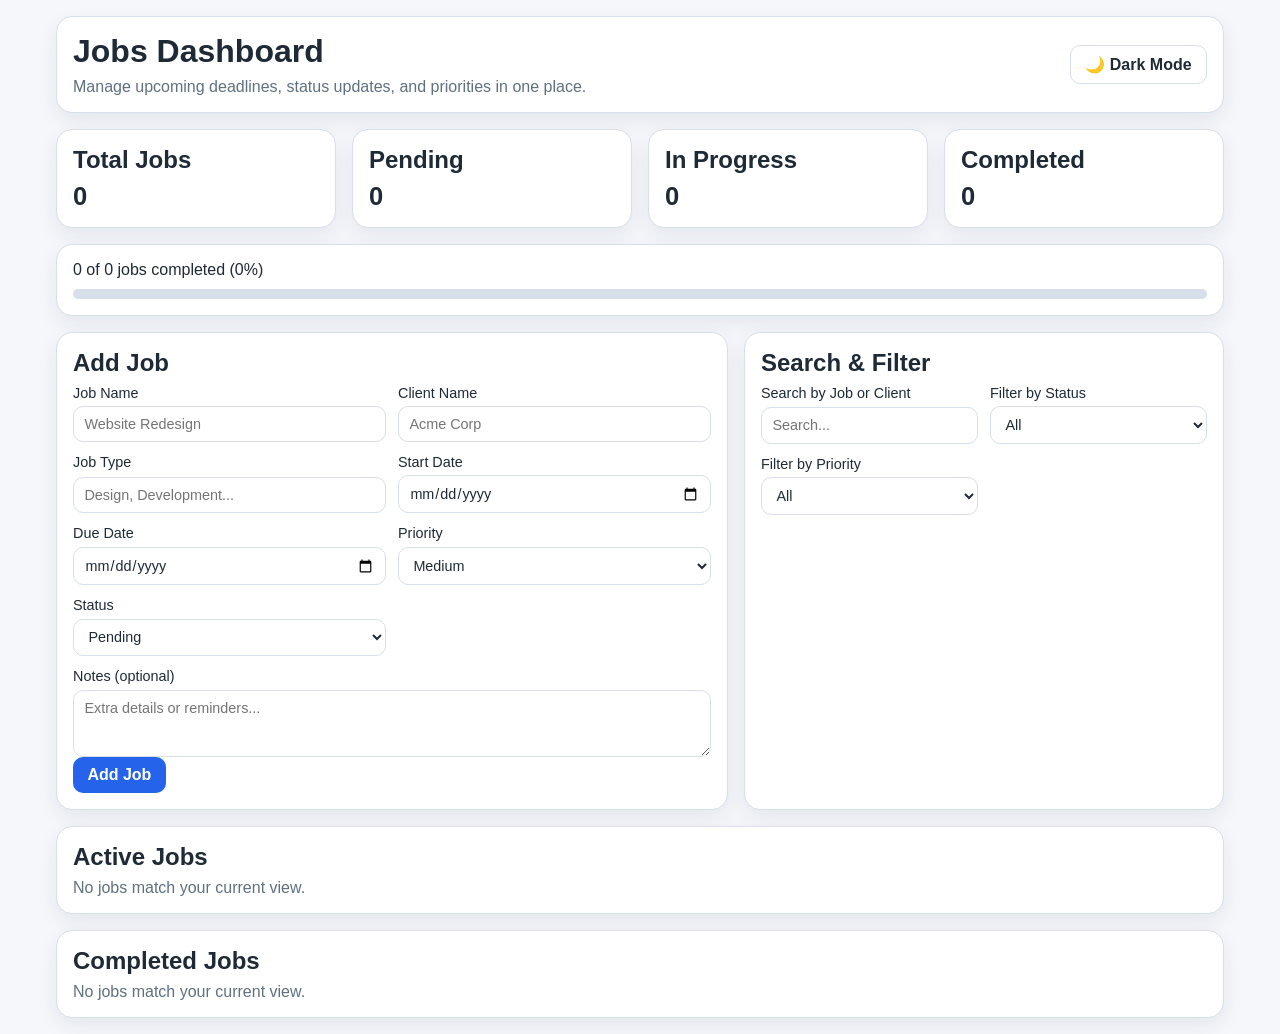
==== index.html @ 38d8e88f "Build upcoming jobs alert and status dashboard" ====
<!DOCTYPE html>
<html lang="en">
  <head>
    <meta charset="UTF-8" />
    <meta name="viewport" content="width=device-width, initial-scale=1.0" />
    <title>Upcoming Jobs Alert & Status Manager</title>
    <link rel="stylesheet" href="style.css" />
  </head>
  <body>
    <div class="app-shell">
      <header class="app-header card">
        <div>
          <h1>Jobs Dashboard</h1>
          <p class="muted">Manage upcoming deadlines, status updates, and priorities in one place.</p>
        </div>
        <button id="darkModeToggle" class="btn secondary" type="button" aria-label="Toggle dark mode">
          🌙 Dark Mode
        </button>
      </header>

      <section id="notificationBanner" class="notification hidden" aria-live="polite"></section>

      <section class="stats-grid" aria-label="Job statistics">
        <article class="stat-card card">
          <h2>Total Jobs</h2>
          <p id="totalJobs">0</p>
        </article>
        <article class="stat-card card">
          <h2>Pending</h2>
          <p id="pendingJobs">0</p>
        </article>
        <article class="stat-card card">
          <h2>In Progress</h2>
          <p id="inProgressJobs">0</p>
        </article>
        <article class="stat-card card">
          <h2>Completed</h2>
          <p id="completedJobs">0</p>
        </article>
      </section>

      <section class="card completion-section" aria-label="Completion summary">
        <div class="completion-row">
          <span id="completionText">0 of 0 jobs completed (0%)</span>
          <div class="progress-track" role="progressbar" aria-valuemin="0" aria-valuemax="100" aria-valuenow="0">
            <div id="progressBar" class="progress-fill"></div>
          </div>
        </div>
      </section>

      <section class="layout-grid">
        <article class="card form-card">
          <h2>Add Job</h2>
          <form id="jobForm" novalidate>
            <div class="form-grid">
              <label>
                Job Name
                <input type="text" name="jobName" required placeholder="Website Redesign" />
              </label>
              <label>
                Client Name
                <input type="text" name="clientName" required placeholder="Acme Corp" />
              </label>
              <label>
                Job Type
                <input type="text" name="jobType" required placeholder="Design, Development..." />
              </label>
              <label>
                Start Date
                <input type="date" name="startDate" required />
              </label>
              <label>
                Due Date
                <input type="date" name="dueDate" required />
              </label>
              <label>
                Priority
                <select name="priority" required>
                  <option value="Low">Low</option>
                  <option value="Medium" selected>Medium</option>
                  <option value="High">High</option>
                </select>
              </label>
              <label>
                Status
                <select name="status" required>
                  <option value="Pending" selected>Pending</option>
                  <option value="In Progress">In Progress</option>
                  <option value="Completed">Completed</option>
                </select>
              </label>
              <label class="full-width">
                Notes (optional)
                <textarea name="notes" rows="3" placeholder="Extra details or reminders..."></textarea>
              </label>
            </div>
            <button class="btn primary" type="submit">Add Job</button>
          </form>
        </article>

        <article class="card filters-card">
          <h2>Search & Filter</h2>
          <div class="filters-grid">
            <label>
              Search by Job or Client
              <input id="searchInput" type="search" placeholder="Search..." />
            </label>
            <label>
              Filter by Status
              <select id="statusFilter">
                <option value="All">All</option>
                <option value="Pending">Pending</option>
                <option value="In Progress">In Progress</option>
                <option value="Completed">Completed</option>
              </select>
            </label>
            <label>
              Filter by Priority
              <select id="priorityFilter">
                <option value="All">All</option>
                <option value="Low">Low</option>
                <option value="Medium">Medium</option>
                <option value="High">High</option>
              </select>
            </label>
          </div>
        </article>
      </section>

      <section class="jobs-sections" aria-label="Job lists">
        <article class="card">
          <h2>Active Jobs</h2>
          <div id="activeJobs" class="jobs-list"></div>
        </article>

        <article class="card">
          <h2>Completed Jobs</h2>
          <div id="completedJobsList" class="jobs-list"></div>
        </article>
      </section>
    </div>

    <template id="jobCardTemplate">
      <article class="job-card">
        <header class="job-header">
          <div>
            <h3 class="job-title"></h3>
            <p class="job-client muted"></p>
          </div>
          <div class="badges"></div>
        </header>

        <dl class="job-meta">
          <div><dt>Type</dt><dd class="job-type"></dd></div>
          <div><dt>Start</dt><dd class="job-start"></dd></div>
          <div><dt>Due</dt><dd class="job-due"></dd></div>
        </dl>

        <p class="job-notes muted"></p>

        <div class="job-actions">
          <label>
            Status
            <select class="status-select">
              <option value="Pending">Pending</option>
              <option value="In Progress">In Progress</option>
              <option value="Completed">Completed</option>
            </select>
          </label>
          <button class="btn danger delete-btn" type="button">Delete</button>
        </div>
      </article>
    </template>

    <script src="script.js"></script>
  </body>
</html>
---- style.css ----
:root {
  --bg: #f5f7fb;
  --surface: #ffffff;
  --text: #1f2a37;
  --muted: #607080;
  --border: #d7dfeb;
  --shadow: 0 8px 20px rgba(31, 42, 55, 0.08);
  --primary: #2563eb;
  --danger: #dc2626;
  --success: #16a34a;
  --warning: #f59e0b;
  --info: #2563eb;
  --radius: 16px;
}

body.dark {
  --bg: #0f172a;
  --surface: #1e293b;
  --text: #e2e8f0;
  --muted: #9fb0c8;
  --border: #334155;
  --shadow: 0 8px 24px rgba(2, 6, 23, 0.45);
  --primary: #60a5fa;
  --danger: #f87171;
  --success: #4ade80;
  --warning: #fbbf24;
  --info: #60a5fa;
}

* {
  box-sizing: border-box;
}

body {
  margin: 0;
  font-family: "Inter", "Segoe UI", Tahoma, sans-serif;
  background: var(--bg);
  color: var(--text);
}

.app-shell {
  max-width: 1200px;
  margin: 0 auto;
  padding: 1rem;
  display: grid;
  gap: 1rem;
}

.card {
  background: var(--surface);
  border: 1px solid var(--border);
  border-radius: var(--radius);
  box-shadow: var(--shadow);
  padding: 1rem;
}

.app-header {
  display: flex;
  justify-content: space-between;
  align-items: center;
  gap: 1rem;
}

h1,
h2,
h3 {
  margin: 0 0 0.5rem;
}

.muted {
  margin: 0;
  color: var(--muted);
}

.notification {
  padding: 0.75rem 1rem;
  border-radius: 10px;
  background: rgba(37, 99, 235, 0.12);
  border: 1px solid rgba(37, 99, 235, 0.4);
  color: var(--text);
}

.hidden {
  display: none;
}

.stats-grid {
  display: grid;
  grid-template-columns: repeat(4, minmax(150px, 1fr));
  gap: 1rem;
}

.stat-card p {
  font-size: 1.6rem;
  font-weight: 700;
  margin: 0;
}

.completion-row {
  display: grid;
  gap: 0.6rem;
}

.progress-track {
  height: 10px;
  background: var(--border);
  border-radius: 999px;
  overflow: hidden;
}

.progress-fill {
  height: 100%;
  width: 0;
  background: linear-gradient(90deg, var(--primary), var(--success));
  transition: width 0.35s ease;
}

.layout-grid {
  display: grid;
  grid-template-columns: 1.4fr 1fr;
  gap: 1rem;
}

.form-grid,
.filters-grid {
  display: grid;
  grid-template-columns: repeat(2, minmax(150px, 1fr));
  gap: 0.75rem;
}

label {
  font-size: 0.9rem;
  display: grid;
  gap: 0.35rem;
}

.full-width {
  grid-column: 1 / -1;
}

input,
select,
textarea,
button {
  font: inherit;
}

input,
select,
textarea {
  border: 1px solid var(--border);
  border-radius: 10px;
  background: var(--surface);
  color: var(--text);
  padding: 0.55rem 0.65rem;
}

.btn {
  border: none;
  border-radius: 10px;
  padding: 0.55rem 0.9rem;
  cursor: pointer;
  font-weight: 600;
}

.btn.primary {
  background: var(--primary);
  color: #fff;
}

.btn.secondary {
  background: var(--surface);
  border: 1px solid var(--border);
  color: var(--text);
}

.btn.danger {
  background: rgba(220, 38, 38, 0.14);
  color: var(--danger);
}

.jobs-sections {
  display: grid;
  grid-template-columns: 1fr;
  gap: 1rem;
}

.jobs-list {
  display: grid;
  gap: 0.85rem;
}

.job-card {
  border: 1px solid var(--border);
  border-radius: 14px;
  padding: 0.9rem;
  background: color-mix(in srgb, var(--surface), transparent 5%);
  transition: transform 0.2s ease, box-shadow 0.2s ease;
}

.job-card.status-change {
  animation: pulse 0.45s ease;
}

@keyframes pulse {
  0% { transform: scale(1); }
  50% { transform: scale(1.01); }
  100% { transform: scale(1); }
}

.job-header {
  display: flex;
  justify-content: space-between;
  align-items: flex-start;
  gap: 0.7rem;
}

.badges {
  display: flex;
  gap: 0.4rem;
  flex-wrap: wrap;
  justify-content: flex-end;
}

.badge {
  border-radius: 999px;
  padding: 0.2rem 0.55rem;
  font-size: 0.75rem;
  font-weight: 600;
}

.badge.priority-high,
.badge.overdue {
  background: rgba(220, 38, 38, 0.15);
  color: var(--danger);
}

.badge.priority-medium,
.badge.due-soon {
  background: rgba(245, 158, 11, 0.18);
  color: #b45309;
}

.badge.priority-low,
.badge.normal {
  background: rgba(37, 99, 235, 0.14);
  color: var(--info);
}

.badge.in-progress {
  background: rgba(37, 99, 235, 0.14);
  color: var(--info);
}

.badge.completed {
  background: rgba(22, 163, 74, 0.2);
  color: var(--success);
}

.job-meta {
  margin: 0.75rem 0;
  display: grid;
  grid-template-columns: repeat(3, minmax(80px, 1fr));
  gap: 0.5rem;
}

.job-meta dt {
  font-size: 0.78rem;
  color: var(--muted);
}

.job-meta dd {
  margin: 0.2rem 0 0;
  font-weight: 600;
}

.job-actions {
  display: flex;
  justify-content: space-between;
  align-items: center;
  gap: 0.8rem;
}

@media (max-width: 900px) {
  .stats-grid {
    grid-template-columns: repeat(2, minmax(130px, 1fr));
  }

  .layout-grid {
    grid-template-columns: 1fr;
  }
}

@media (max-width: 640px) {
  .app-header {
    flex-direction: column;
    align-items: flex-start;
  }

  .form-grid,
  .filters-grid,
  .job-meta {
    grid-template-columns: 1fr;
  }

  .job-actions {
    flex-direction: column;
    align-items: stretch;
  }
}
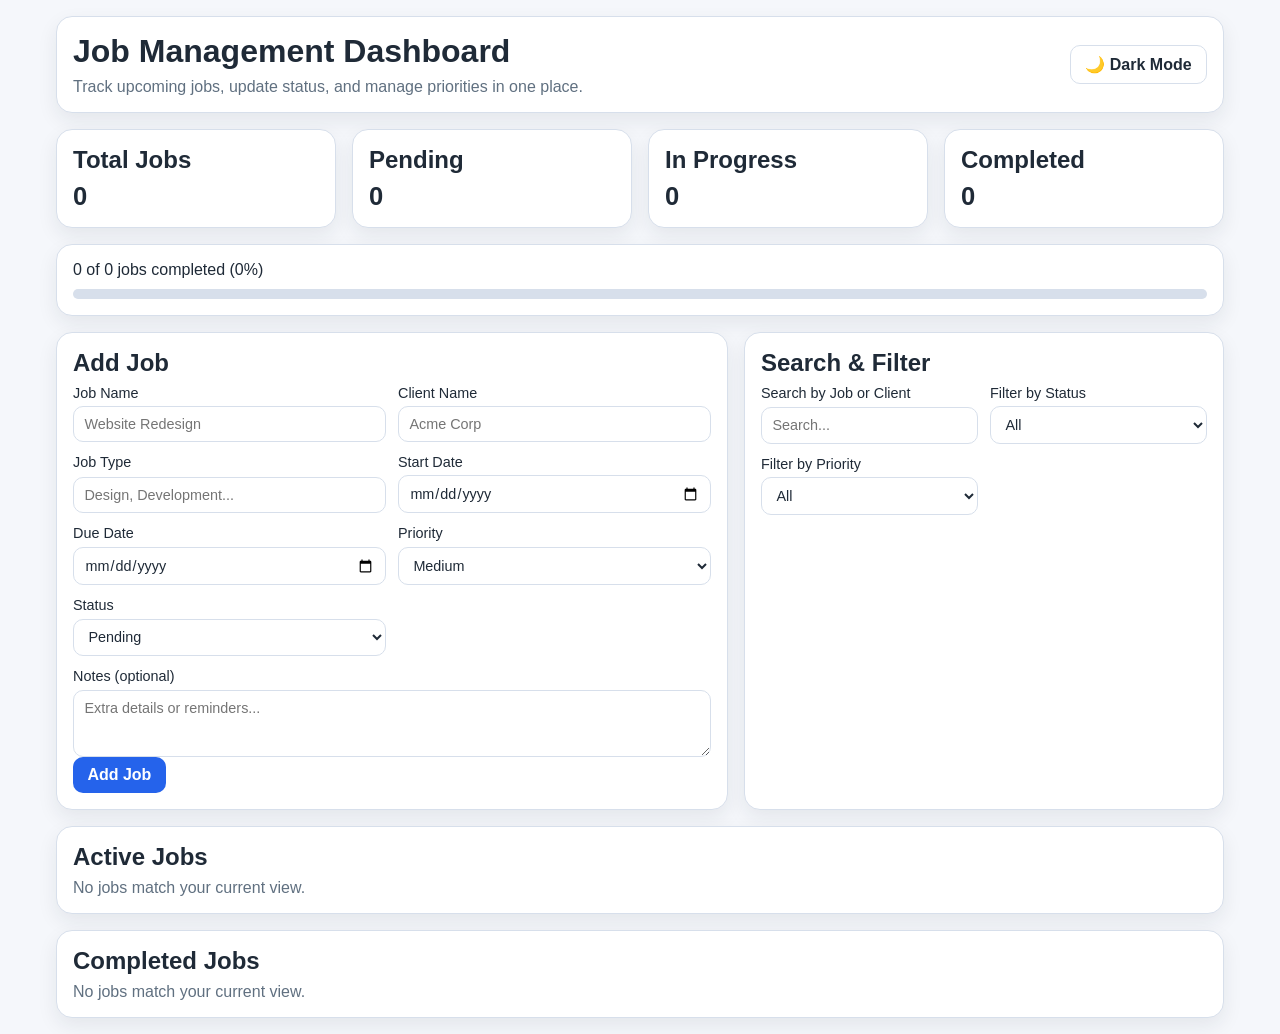
==== commit 8ced53cb: "Rename app labels from generic app terms to job-focused terms" ====
--- a/index.html
+++ b/index.html
@@ -3,15 +3,15 @@
   <head>
     <meta charset="UTF-8" />
     <meta name="viewport" content="width=device-width, initial-scale=1.0" />
-    <title>Upcoming Jobs Alert & Status Manager</title>
+    <title>Upcoming Jobs Alert & Job Status Manager</title>
     <link rel="stylesheet" href="style.css" />
   </head>
   <body>
-    <div class="app-shell">
-      <header class="app-header card">
+    <div class="job-shell">
+      <header class="job-header-main card">
         <div>
-          <h1>Jobs Dashboard</h1>
-          <p class="muted">Manage upcoming deadlines, status updates, and priorities in one place.</p>
+          <h1>Job Management Dashboard</h1>
+          <p class="muted">Track upcoming jobs, update status, and manage priorities in one place.</p>
         </div>
         <button id="darkModeToggle" class="btn secondary" type="button" aria-label="Toggle dark mode">
           🌙 Dark Mode
@@ -20,7 +20,7 @@
 
       <section id="notificationBanner" class="notification hidden" aria-live="polite"></section>
 
-      <section class="stats-grid" aria-label="Job statistics">
+      <section class="stats-grid" aria-label="Job status summary">
         <article class="stat-card card">
           <h2>Total Jobs</h2>
           <p id="totalJobs">0</p>
--- a/style.css
+++ b/style.css
@@ -38,7 +38,7 @@
   color: var(--text);
 }
 
-.app-shell {
+.job-shell {
   max-width: 1200px;
   margin: 0 auto;
   padding: 1rem;
@@ -54,7 +54,7 @@
   padding: 1rem;
 }
 
-.app-header {
+.job-header-main {
   display: flex;
   justify-content: space-between;
   align-items: center;
@@ -292,7 +292,7 @@
 }
 
 @media (max-width: 640px) {
-  .app-header {
+  .job-header-main {
     flex-direction: column;
     align-items: flex-start;
   }
